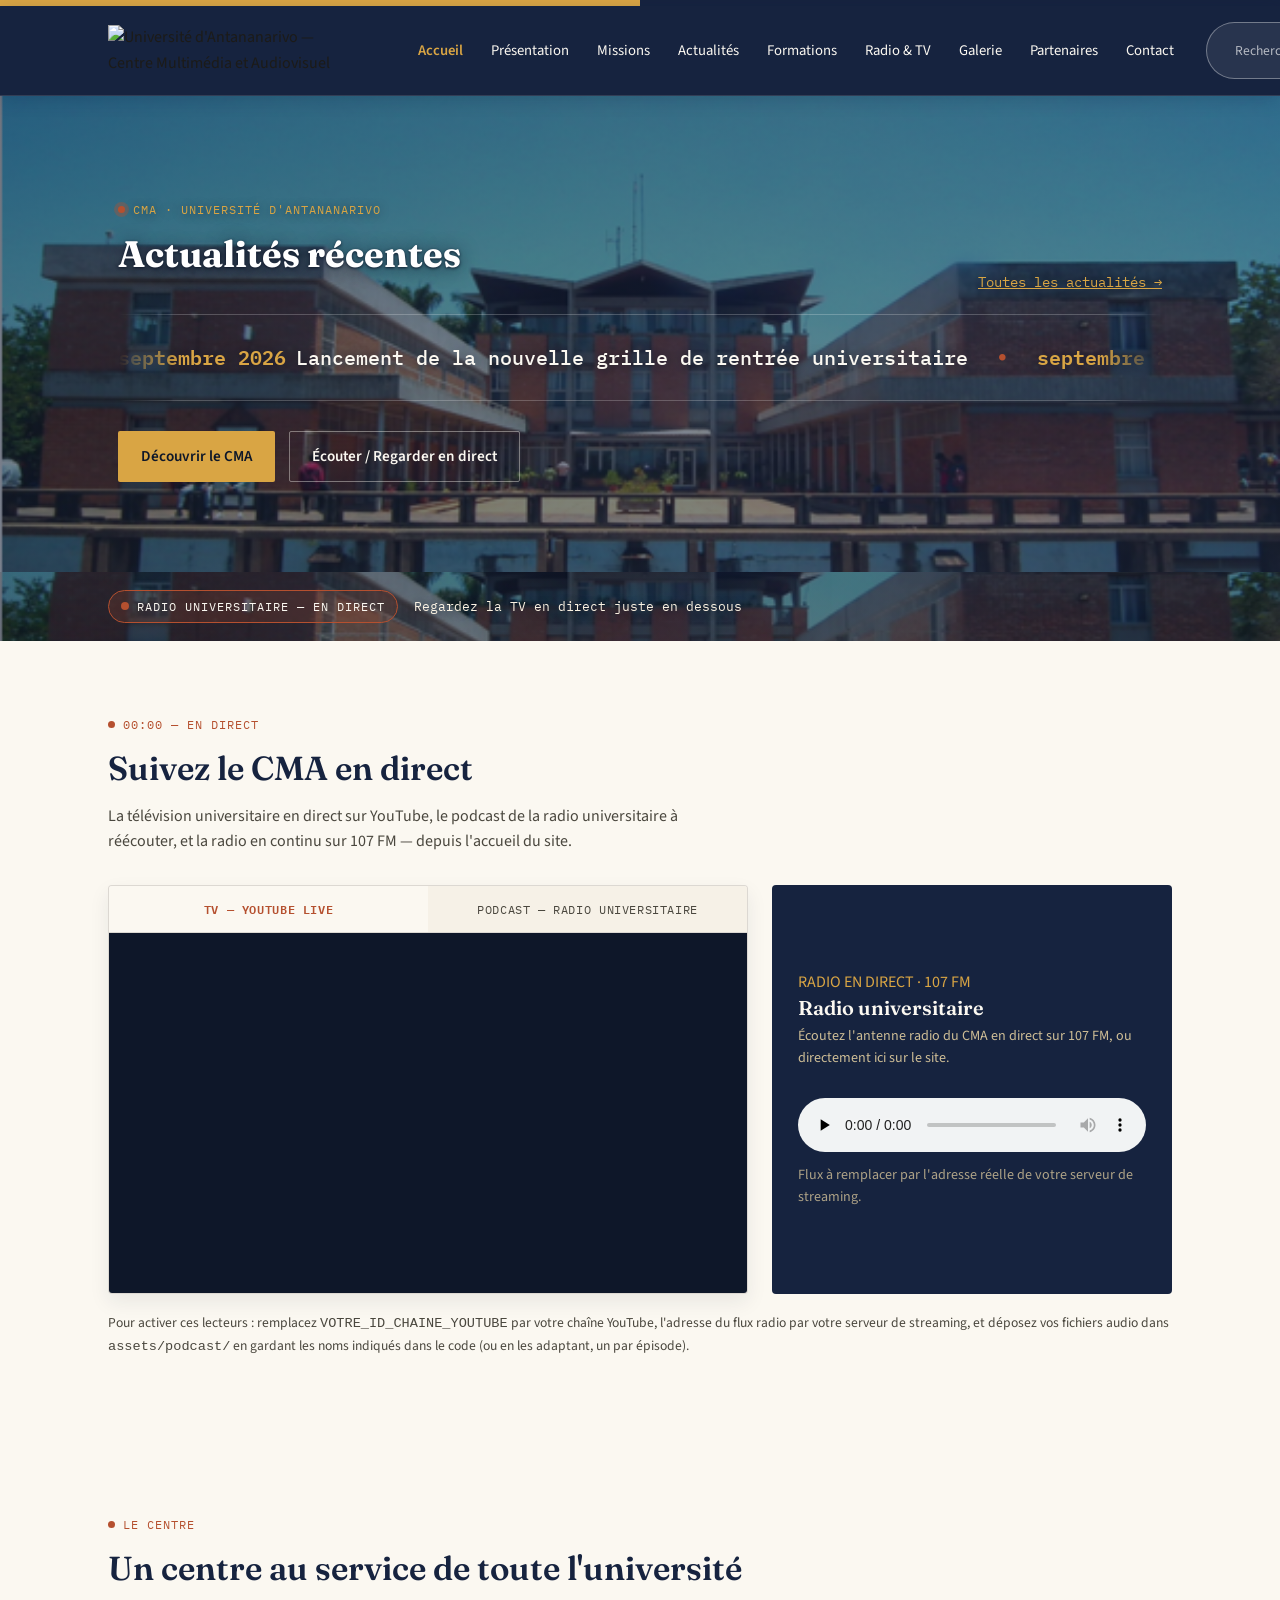
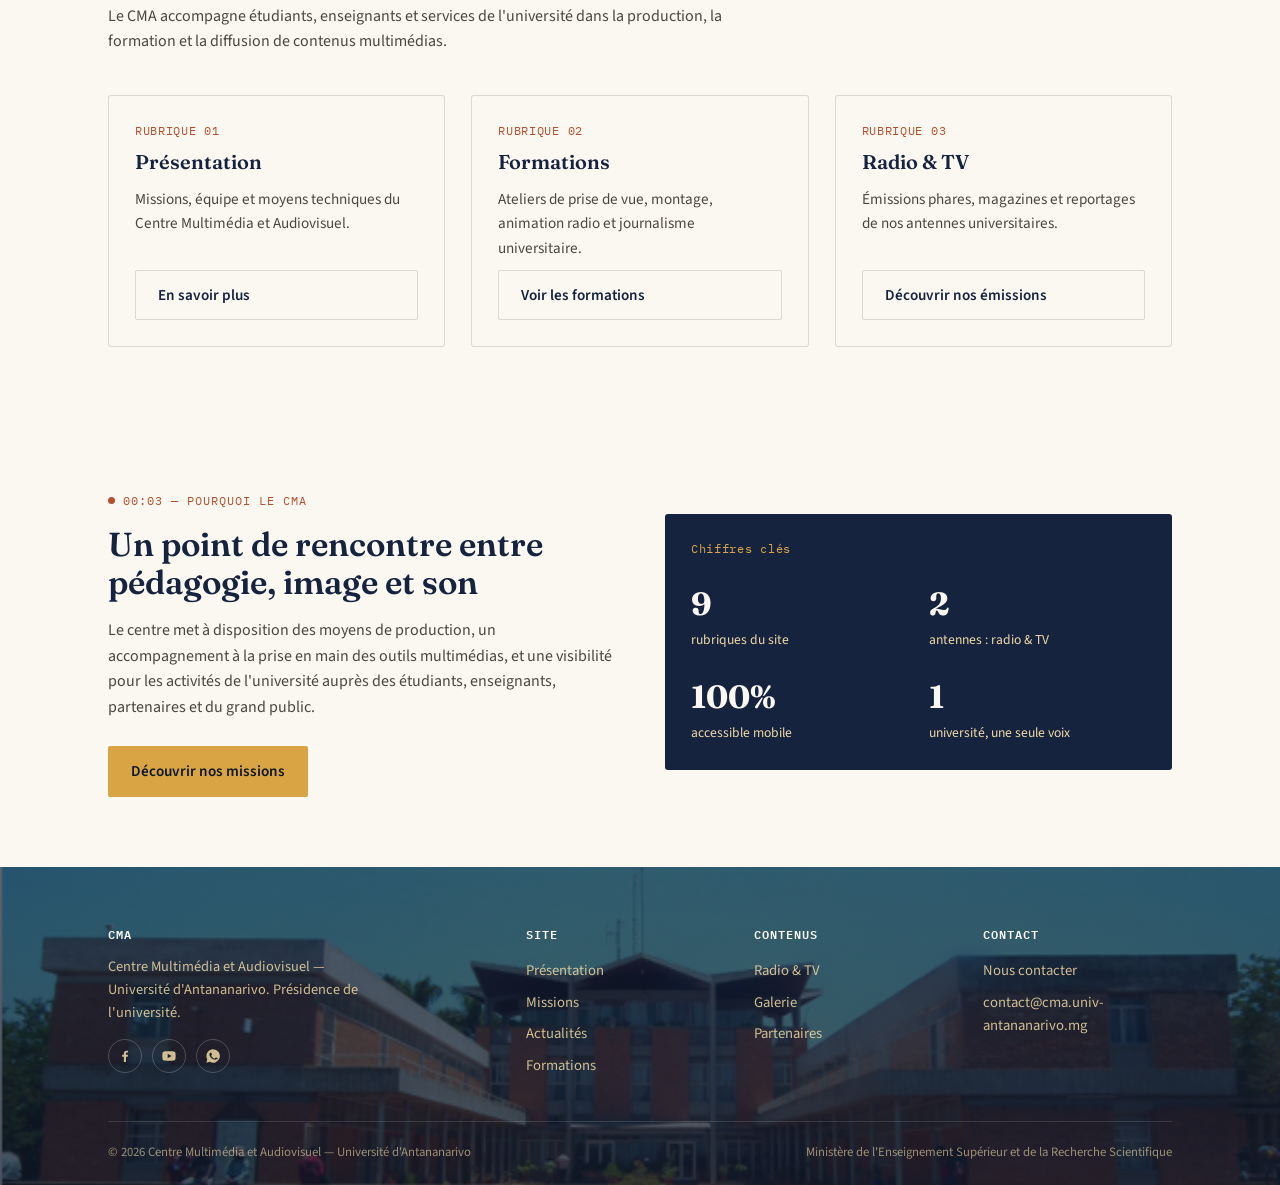
==== index.html @ 6f78a0c6 "Add files via upload" ====
<!DOCTYPE html>
<html lang="fr">
<head>
<meta charset="UTF-8">
<meta name="viewport" content="width=device-width, initial-scale=1.0">
<title>CMA — Centre Multimédia et Audiovisuel | Université d'Antananarivo</title>
<meta name="description" content="Le Centre Multimédia et Audiovisuel (CMA) de l'Université d'Antananarivo : radio et TV universitaires, formations, actualités et productions.">
<link rel="icon" href="assets/logo-cma.png" type="image/png">
<link rel="stylesheet" href="styles.css">
</head>
<body>
<a href="#main" class="skip-link">Aller au contenu principal</a>
<div class="top-strip"></div>

<header class="site-header">
  <div class="header-inner">
    <div class="brand-group">
      <a href="index.html" class="brand">
        <img src="assets/logo-cma-header.png" alt="Université d'Antananarivo — Centre Multimédia et Audiovisuel" class="brand-logo">
      </a>
    </div>
    <button class="nav-toggle" aria-label="Ouvrir le menu" aria-expanded="false"><span></span></button>
    <nav class="main-nav" aria-label="Navigation principale">
      <a href="index.html" class="current">Accueil</a>
      <a href="presentation.html">Présentation</a>
      <a href="missions.html">Missions</a>
      <a href="actualites.html">Actualités</a>
      <a href="formations.html">Formations</a>
      <a href="radio-tv.html">Radio &amp; TV</a>
      <a href="galerie.html">Galerie</a>
      <a href="partenaires.html">Partenaires</a>
      <a href="contact.html">Contact</a>
    </nav>
    <div class="header-actions">
      <form class="search-box" id="site-search-form" role="search">
        <label for="site-search" class="visually-hidden" style="position:absolute;left:-9999px;">Rechercher sur le site</label>
        <input type="text" id="site-search" placeholder="Rechercher…" autocomplete="off">
        <button type="submit" aria-label="Lancer la recherche"><svg viewBox="0 0 24 24" fill="none" width="14" height="14"><circle cx="10.5" cy="10.5" r="6.5" stroke="white" stroke-width="2"/><line x1="15.3" y1="15.3" x2="20" y2="20" stroke="white" stroke-width="2" stroke-linecap="round"/></svg></button>
      </form>
    </div>
    <div id="search-results"></div>
  </div>
</header>

<main id="main">

  <section class="hero">
    <div class="hero-bars" aria-hidden="true">
      <span style="animation-delay:0s"></span><span style="animation-delay:0.2s"></span><span style="animation-delay:0.4s"></span>
      <span style="animation-delay:0.1s"></span><span style="animation-delay:0.3s"></span><span style="animation-delay:0.5s"></span>
      <span style="animation-delay:0.15s"></span><span style="animation-delay:0.35s"></span><span style="animation-delay:0.05s"></span>
      <span style="animation-delay:0.25s"></span><span style="animation-delay:0.45s"></span><span style="animation-delay:0.1s"></span>
    </div>
    <div class="container hero-content wide">
      <div style="display:flex; align-items:flex-end; justify-content:space-between; gap:20px; flex-wrap:wrap; margin-bottom: 20px;">
        <div>
          <span class="eyebrow">CMA · Université d'Antananarivo</span>
          <h1 style="font-size: clamp(1.7rem, 3vw, 2.3rem);">Actualités récentes</h1>
        </div>
        <a href="actualites.html" style="font-family: var(--font-mono); font-size:0.85rem; color: var(--gold); text-decoration:underline; white-space:nowrap;">Toutes les actualités →</a>
      </div>

      <div class="news-ticker">
        <div class="news-ticker-track">
          <span class="news-ticker-item"><span class="ti-date">septembre 2026</span>Lancement de la nouvelle grille de rentrée universitaire</span>
          <span class="ticker-sep">●</span>
          <span class="news-ticker-item"><span class="ti-date">septembre 2026</span>Atelier montage vidéo : session ouverte aux étudiants</span>
          <span class="ticker-sep">●</span>
          <span class="news-ticker-item"><span class="ti-date">septembre 2026</span>Reportage : les laboratoires de recherche filmés par le CMA</span>
          <span class="ticker-sep">●</span>
          <span class="news-ticker-item"><span class="ti-date">septembre 2026</span>Captation de la cérémonie de remise des diplômes</span>
          <span class="ticker-sep">●</span>
          <span class="news-ticker-item"><span class="ti-date">septembre 2026</span>Nouvelle émission étudiante sur les ondes du CMA</span>
          <span class="ticker-sep">●</span>
          <span class="news-ticker-item"><span class="ti-date">septembre 2026</span>Le CMA renforce sa collaboration avec les médias régionaux</span>
          <span class="ticker-sep">●</span>
          <!-- Répétition pour un défilement continu sans coupure -->
          <span class="news-ticker-item"><span class="ti-date">septembre 2026</span>Lancement de la nouvelle grille de rentrée universitaire</span>
          <span class="ticker-sep">●</span>
          <span class="news-ticker-item"><span class="ti-date">septembre 2026</span>Atelier montage vidéo : session ouverte aux étudiants</span>
          <span class="ticker-sep">●</span>
          <span class="news-ticker-item"><span class="ti-date">septembre 2026</span>Reportage : les laboratoires de recherche filmés par le CMA</span>
          <span class="ticker-sep">●</span>
          <span class="news-ticker-item"><span class="ti-date">septembre 2026</span>Captation de la cérémonie de remise des diplômes</span>
          <span class="ticker-sep">●</span>
          <span class="news-ticker-item"><span class="ti-date">septembre 2026</span>Nouvelle émission étudiante sur les ondes du CMA</span>
          <span class="ticker-sep">●</span>
          <span class="news-ticker-item"><span class="ti-date">septembre 2026</span>Le CMA renforce sa collaboration avec les médias régionaux</span>
          <span class="ticker-sep">●</span>
        </div>
      </div>

      <div class="btn-row">
        <a href="presentation.html" class="btn btn-primary">Découvrir le CMA</a>
        <a href="radio-tv.html" class="btn btn-outline">Écouter / Regarder en direct</a>
      </div>
    </div>
  </section>

  <div class="onair-strip" id="en-direct">
    <div class="container onair-inner">
      <span class="tally"><span class="dot"></span> Radio universitaire — en direct</span>
      <span style="font-family: var(--font-mono); font-size: 0.82rem; color: #FBF3E3; text-shadow: 0 1px 8px rgba(14,23,41,0.6);">Regardez la TV en direct juste en dessous</span>
    </div>
  </div>

  <section>
    <div class="container">
      <span class="eyebrow">00:00 — En direct</span>
      <h2>Suivez le CMA en direct</h2>
      <p style="max-width:600px;">La télévision universitaire en direct sur YouTube, le podcast de la radio universitaire à réécouter, et la radio en continu sur 107 FM — depuis l'accueil du site.</p>

      <div class="live-grid">
        <div class="live-panel">
          <div class="live-tabs">
            <button class="live-tab active" data-source="youtube" type="button">TV — YouTube Live</button>
            <button class="live-tab" data-source="podcast" type="button">Podcast — Radio Universitaire</button>
          </div>
          <div class="live-video-wrap">
            <div id="live-youtube" class="live-frame active">
              <iframe
                data-src="https://www.youtube.com/embed/live_stream?channel=VOTRE_ID_CHAINE_YOUTUBE"
                title="CMA — TV en direct sur YouTube"
                allow="accelerometer; autoplay; encrypted-media; gyroscope; picture-in-picture"
                allowfullscreen></iframe> 
            </div>
            <div id="live-podcast" class="live-frame">
              <div class="podcast-list">
                <div class="podcast-episode">
                  <div class="podcast-ep-info">
                    <span class="podcast-ep-date">septembre        2026</span>
                    <div class="podcast-ep-title">Journal du campus — Édition de rentrée</div>
                  </div>
                  <audio controls preload="none">
                    <source src="assets/podcast/journal-du-campus-20-07-2026.mp3" type="audio/mpeg">
                  </audio>
                </div>
                <div class="podcast-episode">
                  <div class="podcast-ep-info">
                    <span class="podcast-ep-date">13 juillet 2026</span>
                    <div class="podcast-ep-title">Voix étudiantes — Spécial associations</div>
                  </div>
                  <audio controls preload="none">
                    <source src="assets/podcast/voix-etudiantes-13-07-2026.mp3" type="audio/mpeg">
                  </audio>
                </div>
                <div class="podcast-episode">
                  <div class="podcast-ep-info">
                    <span class="podcast-ep-date">sept 2026</span>
                    <div class="podcast-ep-title">Interview : la recherche à l'université</div>
                  </div>
                  <audio controls preload="none">
                    <source src="assets/podcast/interview-recherche-06-07-2026.mp3" type="audio/mpeg">
                  </audio>
                </div>
                <div class="podcast-episode">
                  <div class="podcast-ep-info">
                    <span class="podcast-ep-date">sept 2026</span>
                    <div class="podcast-ep-title">Sessions étudiantes — Musique live</div>
                  </div>
                  <audio controls preload="none">
                    <source src="assets/podcast/sessions-etudiantes-29-06-2026.mp3" type="audio/mpeg">
                  </audio>
                </div>
              </div>
            </div>
          </div>
        </div>

        <div class="live-audio-card">
          <span class="tc">RADIO EN DIRECT · 107 FM</span>
          <h3>Radio universitaire</h3>
          <p>Écoutez l'antenne radio du CMA en direct sur 107 FM, ou directement ici sur le site.</p>
          <audio controls preload="none">
            <source src="https://stream.cma-univ-antananarivo.mg/radio.mp3" type="audio/mpeg">
            Votre navigateur ne prend pas en charge la lecture audio.
          </audio>
          <p class="form-note">Flux à remplacer par l'adresse réelle de votre serveur de streaming.</p>
        </div>
      </div>

      <p class="form-note" style="margin-top:18px;">Pour activer ces lecteurs : remplacez <code>VOTRE_ID_CHAINE_YOUTUBE</code> par votre chaîne YouTube, l'adresse du flux radio par votre serveur de streaming, et déposez vos fichiers audio dans <code>assets/podcast/</code> en gardant les noms indiqués dans le code (ou en les adaptant, un par épisode).</p>
    </div>
  </section>

  <section>
    <div class="container">
      <div class="section-head">
        <span class="eyebrow">Le centre</span>
        <h2>Un centre au service de toute l'université</h2>
        <p>Le CMA accompagne étudiants, enseignants et services de l'université dans la production, la formation et la diffusion de contenus multimédias.</p>
      </div>
      <div class="grid grid-3">
        <div class="card">
          <span class="tc">RUBRIQUE 01</span>
          <h3>Présentation</h3>
          <p>Missions, équipe et moyens techniques du Centre Multimédia et Audiovisuel.</p>
          <a href="presentation.html" class="btn btn-outline" style="color:var(--navy); border-color:var(--line); margin-top:auto;">En savoir plus</a>
        </div>
        <div class="card">
          <span class="tc">RUBRIQUE 02</span>
          <h3>Formations</h3>
          <p>Ateliers de prise de vue, montage, animation radio et journalisme universitaire.</p>
          <a href="formations.html" class="btn btn-outline" style="color:var(--navy); border-color:var(--line); margin-top:auto;">Voir les formations</a>
        </div>
        <div class="card">
          <span class="tc">RUBRIQUE 03</span>
          <h3>Radio &amp; TV</h3>
          <p>Émissions phares, magazines et reportages de nos antennes universitaires.</p>
          <a href="radio-tv.html" class="btn btn-outline" style="color:var(--navy); border-color:var(--line); margin-top:auto;">Découvrir nos émissions</a>
        </div>
      </div>
    </div>
  </section>

  <section>
    <div class="container">
      <div class="grid grid-2" style="align-items:center; gap:50px;">
        <div>
          <span class="eyebrow">00:03 — Pourquoi le CMA</span>
          <h2>Un point de rencontre entre pédagogie, image et son</h2>
          <p>Le centre met à disposition des moyens de production, un accompagnement à la prise en main des outils multimédias, et une visibilité pour les activités de l'université auprès des étudiants, enseignants, partenaires et du grand public.</p>
          <a href="missions.html" class="btn btn-primary" style="margin-top:10px;">Découvrir nos missions</a>
        </div>
        <div class="card" style="background: var(--navy); border:none;">
          <span class="tc" style="color: var(--gold);">Chiffres clés</span>
          <div style="display:grid; grid-template-columns:1fr 1fr; gap:20px; margin-top:10px;">
            <div>
              <div style="font-family: var(--font-display); font-size:2rem; color:var(--paper); font-weight:700;">9</div>
              <div style="color: var(--gold-soft); font-size:0.85rem;">rubriques du site</div>
            </div>
            <div>
              <div style="font-family: var(--font-display); font-size:2rem; color:var(--paper); font-weight:700;">2</div>
              <div style="color: var(--gold-soft); font-size:0.85rem;">antennes : radio &amp; TV</div>
            </div>
            <div>
              <div style="font-family: var(--font-display); font-size:2rem; color:var(--paper); font-weight:700;">100%</div>
              <div style="color: var(--gold-soft); font-size:0.85rem;">accessible mobile</div>
            </div>
            <div>
              <div style="font-family: var(--font-display); font-size:2rem; color:var(--paper); font-weight:700;">1</div>
              <div style="color: var(--gold-soft); font-size:0.85rem;">université, une seule voix</div>
            </div>
          </div>
        </div>
      </div>
    </div>
  </section>
 
</main>

<footer class="site-footer">
  <div class="container">
    <div class="footer-grid">
      <div>
        <h4>CMA</h4>
        <p style="color: var(--gold-soft); opacity:0.85; font-size:0.9rem; max-width:280px;">Centre Multimédia et Audiovisuel — Université d'Antananarivo. Présidence de l'université.</p>
        <div class="social-row" style="margin-top:14px;">
          <a href="https://www.facebook.com/profile.php?id=61587977565818" target="_blank" rel="noopener" aria-label="Facebook" title="Facebook"><svg viewBox="0 0 24 24" width="16" height="16" fill="currentColor"><path d="M13.5 21v-7.8h2.6l.4-3h-3v-1.9c0-.9.3-1.5 1.5-1.5h1.6V4.1C15.9 4 15 4 14 4c-2.2 0-3.7 1.3-3.7 3.8v2.4H7.7v3h2.6V21h3.2z"/></svg></a>
          <a href="https://www.youtube.com/@CMAUnivAntananarivo" target="_blank" rel="noopener" aria-label="YouTube" title="YouTube"><svg viewBox="0 0 24 24" width="16" height="16" fill="currentColor"><path d="M21.6 7.2c-.2-1-1-1.7-2-1.9C17.9 5 12 5 12 5s-5.9 0-7.6.3c-1 .2-1.8.9-2 1.9C2 9 2 12 2 12s0 3 .4 4.8c.2 1 1 1.7 2 1.9C6.1 19 12 19 12 19s5.9 0 7.6-.3c1-.2 1.8-.9 2-1.9.4-1.8.4-4.8.4-4.8s0-3-.4-4.8zM10 15.5v-7l6 3.5-6 3.5z"/></svg></a>
          <a href="https://wa.me/261342315042" target="_blank" rel="noopener" aria-label="WhatsApp" title="WhatsApp"><svg viewBox="0 0 24 24" width="16" height="16" fill="currentColor"><path d="M12 2a10 10 0 0 0-8.6 15L2 22l5.2-1.4A10 10 0 1 0 12 2zm5.8 14.2c-.2.6-1.4 1.2-2 1.3-.5.1-1.1.1-1.8-.1-.4-.1-.9-.3-1.6-.6-2.8-1.2-4.6-4-4.7-4.2-.1-.2-1.1-1.5-1.1-2.9s.7-2 1-2.3c.3-.3.6-.4.8-.4h.6c.2 0 .4 0 .6.5.2.6.7 1.9.8 2 .1.2.1.3 0 .5-.1.2-.2.3-.4.5-.2.2-.4.4-.5.6-.2.2-.4.4-.2.7.2.3.9 1.5 2 2.4 1.3 1.1 2.4 1.5 2.8 1.6.3.1.5.1.7-.1.2-.2.8-.9 1-1.2.2-.3.4-.3.7-.2.3.1 1.7.8 2 1 .3.1.5.2.6.3.1.2.1.9-.1 1.5z"/></svg></a>
        </div>
      </div>
      <div>
        <h4>Site</h4>
        <a href="presentation.html">Présentation</a>
        <a href="missions.html">Missions</a>
        <a href="actualites.html">Actualités</a>
        <a href="formations.html">Formations</a>
      </div>
      <div>
        <h4>Contenus</h4>
        <a href="radio-tv.html">Radio &amp; TV</a>
        <a href="galerie.html">Galerie</a>
        <a href="partenaires.html">Partenaires</a>
      </div>
      <div>
        <h4>Contact</h4>
        <a href="contact.html">Nous contacter</a>
        <a href="mailto:contact@cma.univ-antananarivo.mg">contact@cma.univ-antananarivo.mg</a>
      </div>
    </div>
    <div class="footer-bottom">
      <span>© 2026 Centre Multimédia et Audiovisuel — Université d'Antananarivo</span>
      <span>Ministère de l'Enseignement Supérieur et de la Recherche Scientifique</span>
    </div>
  </div>
</footer>

<div class="lightbox" id="lightbox">
  <button class="lightbox-close" aria-label="Fermer">×</button>
  <div class="lightbox-box">
    <h3 id="lightbox-title"></h3>
    <p id="lightbox-caption" style="color: var(--gold-soft);"></p>
  </div>
</div>

<script src="script.js"></script>
</body>
</html>
---- styles.css ----
@import url('https://fonts.googleapis.com/css2?family=Fraunces:opsz,wght@9..144,400;9..144,500;9..144,600;9..144,700&family=Source+Sans+3:wght@400;500;600;700&family=IBM+Plex+Mono:wght@400;500&display=swap');

:root {
  /* Color */
  --navy: #16233F;
  --navy-deep: #0E1729;
  --logo-blue: #004FA4;
  --gold: #D9A544;
  --gold-soft: #EFD9A6;
  --terracotta: #B5502F;
  --green: #2F5233;
  --cream: #F6F1E7;
  --paper: #FBF8F1;
  --ink: #1C1B18;
  --ink-soft: #4A473E;
  --line: rgba(28,27,24,0.14);

  /* Organigramme — accents de service (dérivés de la palette du site) */
  --org-tv: #1B4B7A;
  --org-radio: #2F5233;
  --org-multimedia: #B5502F;
  --org-formation: #A97C1F;
  --org-incubator: #7A2E2E;
  --org-admin: #16233F;

  /* Type */
  --font-display: "Fraunces", serif;
  --font-body: "Source Sans 3", sans-serif;
  --font-mono: "IBM Plex Mono", monospace;

  --radius: 3px;
}

* { box-sizing: border-box; }
html { scroll-behavior: smooth; }

body {
  margin: 0;
  background: var(--paper);
  color: var(--ink);
  font-family: var(--font-body);
  font-size: 16px;
  line-height: 1.6;
  -webkit-font-smoothing: antialiased;
}

img { max-width: 100%; display: block; }
a { color: inherit; }

h1, h2, h3, h4 {
  font-family: var(--font-display);
  font-weight: 600;
  color: var(--navy);
  margin: 0 0 0.5em;
  line-height: 1.15;
}

h1 { font-size: clamp(2.2rem, 4vw, 3.4rem); font-weight: 700; }
h2 { font-size: clamp(1.6rem, 2.6vw, 2.2rem); }
h3 { font-size: 1.25rem; }

p { margin: 0 0 1em; color: var(--ink-soft); }

.container {
  max-width: 1120px;
  margin: 0 auto;
  padding: 0 28px;
}

/* ---------- Utility: timecode eyebrow ---------- */
.eyebrow {
  display: inline-flex;
  align-items: center;
  gap: 8px;
  font-family: var(--font-mono);
  font-size: 0.78rem;
  letter-spacing: 0.08em;
  color: var(--terracotta);
  text-transform: uppercase;
  margin-bottom: 14px;
}
.eyebrow::before {
  content: "";
  width: 7px; height: 7px;
  border-radius: 50%;
  background: var(--terracotta);
  display: inline-block;
}

/* ---------- Skip link / focus ---------- */
.skip-link {
  position: absolute; left: -999px; top: 0;
  background: var(--navy); color: var(--paper);
  padding: 10px 16px; z-index: 200;
}
.skip-link:focus { left: 12px; top: 12px; }
a:focus-visible, button:focus-visible, input:focus-visible, textarea:focus-visible {
  outline: 3px solid var(--gold);
  outline-offset: 2px;
}

/* ---------- Gold band top strip (letterhead echo) ---------- */
.top-strip {
  height: 6px;
  background: linear-gradient(90deg, var(--gold) 0 50%, var(--navy) 50% 100%);
}

/* ---------- Header ---------- */
header.site-header {
  background: var(--navy);
  border-bottom: 1px solid rgba(255,255,255,0.12);
  position: sticky;
  top: 0;
  z-index: 100;
  box-shadow: 0 4px 16px rgba(0,30,70,0.18);
}
.header-inner {
  display: flex;
  align-items: center;
  justify-content: space-between;
  padding: 16px 28px;
  max-width: 1120px;
  margin: 0 auto;
  gap: 20px;
}
.brand-group {
  display: flex;
  align-items: center;
  gap: 14px;
}
.brand-badge { display: flex; align-items: center; flex-shrink: 0; }
.brand-badge-img {
  width: 62px; height: 62px; border-radius: 50%;
  object-fit: cover; object-position: center;
  border: 2px solid var(--gold);
  box-shadow: 0 6px 14px rgba(0,20,50,0.3);
}
.brand {
  display: flex;
  align-items: center;
  gap: 12px;
  text-decoration: none;
}
.brand-logo {
  height: auto;
  width: 230px;
  max-width: 34vw;
  flex-shrink: 0;
}
.brand-text { line-height: 1.2; }
.brand-text .name { font-family: var(--font-display); font-weight: 700; font-size: 1.05rem; color: var(--paper); display:block; }
.brand-text .sub { font-family: var(--font-mono); font-size: 0.68rem; letter-spacing: 0.06em; color: rgba(255,255,255,0.75); text-transform: uppercase; }

nav.main-nav {
  display: flex;
  align-items: center;
  gap: 4px;
  margin-left: 48px;
}
nav.main-nav a {
  font-size: 0.92rem;
  text-decoration: none;
  color: var(--paper);
  padding: 8px 12px;
  border-radius: var(--radius);
  white-space: nowrap;
}
nav.main-nav a:hover { background: rgba(255,255,255,0.12); color: var(--paper); }
nav.main-nav a.current { color: var(--gold); font-weight: 600; }

.header-actions { display: flex; align-items: center; gap: 10px; }

.search-box {
  display: flex; align-items: center;
  border: 1px solid rgba(255,255,255,0.35);
  border-radius: 999px;
  padding: 6px 6px 6px 14px;
  background: rgba(255,255,255,0.08);
}
.search-box input {
  border: none; outline: none; background: transparent;
  font-family: var(--font-body); font-size: 0.85rem;
  width: 130px; color: var(--paper);
}
.search-box input::placeholder { color: rgba(255,255,255,0.65); }
.search-box button {
  border: none; background: var(--gold); color: var(--navy-deep);
  width: 26px; height: 26px; border-radius: 50%;
  display: flex; align-items: center; justify-content: center;
  cursor: pointer;
}
.search-box button svg circle, .search-box button svg line { stroke: var(--navy-deep); }

.nav-toggle {
  display: none;
  background: none; border: 1px solid rgba(255,255,255,0.4); border-radius: var(--radius);
  padding: 8px 10px; cursor: pointer;
}
.nav-toggle span, .nav-toggle span::before, .nav-toggle span::after {
  content: ""; display: block; width: 20px; height: 2px; background: var(--paper);
  position: relative; transition: 0.2s;
}
.nav-toggle span::before { position: absolute; top: -6px; }
.nav-toggle span::after { position: absolute; top: 6px; }

#search-results {
  display: none;
  position: absolute; right: 28px; top: 64px;
  background: var(--paper); border: 1px solid var(--line);
  border-radius: var(--radius); box-shadow: 0 12px 28px rgba(14,23,41,0.15);
  width: 320px; max-height: 360px; overflow-y: auto; z-index: 150;
}
#search-results.open { display: block; }
#search-results a { display: block; padding: 12px 16px; text-decoration: none; border-bottom: 1px solid var(--line); }
#search-results a:last-child { border-bottom: none; }
#search-results a:hover { background: var(--cream); }
#search-results .r-eyebrow { font-family: var(--font-mono); font-size: 0.68rem; color: var(--terracotta); text-transform: uppercase; }
#search-results .r-title { color: var(--navy); font-weight: 600; margin-top: 2px; }
#search-results .empty { padding: 16px; color: var(--ink-soft); font-size: 0.88rem; }

/* ---------- Hero ---------- */
.hero {
  position: relative;
  background:
    linear-gradient(160deg, rgba(14,23,41,0.6), rgba(22,35,63,0.52)),
    url('assets/campus-bg.png') center/cover no-repeat;
  color: var(--paper);
  overflow: hidden;
  padding: 100px 0 90px;
}
.hero-bars {
  position: absolute; inset: 0;
  display: flex; align-items: flex-end; gap: 4px;
  opacity: 0.18; padding: 0 0;
}
.hero-bars span {
  flex: 1; background: var(--gold);
  animation: bar-pulse 2.6s ease-in-out infinite;
}
@keyframes bar-pulse {
  0%, 100% { transform: scaleY(0.3); }
  50% { transform: scaleY(1); }
}
@media (prefers-reduced-motion: reduce) {
  .hero-bars span { animation: none; transform: scaleY(0.6); }
}
.hero-content { position: relative; max-width: 680px; }
.hero-content.wide { max-width: 1100px; }
.hero .eyebrow { color: var(--gold); text-shadow: 0 1px 8px rgba(14,23,41,0.5); }
.hero .eyebrow::before { background: var(--terracotta); box-shadow: 0 0 0 4px rgba(181,80,47,0.35); }
.hero h1 { color: #FFFFFF; text-shadow: 0 2px 18px rgba(14,23,41,0.75), 0 1px 3px rgba(14,23,41,0.9); }
.hero p.lead { color: #FBF3E3; font-size: 1.15rem; max-width: 560px; text-shadow: 0 1px 14px rgba(14,23,41,0.7), 0 1px 2px rgba(14,23,41,0.85); }

.btn {
  display: inline-flex; align-items: center; gap: 8px;
  font-family: var(--font-body); font-weight: 600; font-size: 0.95rem;
  padding: 12px 22px; border-radius: 2px; text-decoration: none;
  cursor: pointer; border: 1px solid transparent;
}
.btn-primary { background: var(--gold); color: var(--navy-deep); }
.btn-primary:hover { background: #e6b862; }
.btn-outline { background: transparent; color: var(--paper); border-color: rgba(251,248,241,0.4); }
.btn-outline:hover { border-color: var(--paper); }
.btn-row { display: flex; gap: 14px; margin-top: 30px; flex-wrap: wrap; }

/* ---------- Sections ---------- */
section { padding: 70px 0; }
section.alt { background: var(--cream); }
.section-head { max-width: 640px; margin-bottom: 40px; }

.grid { display: grid; gap: 26px; }
.grid-3 { grid-template-columns: repeat(3, 1fr); }
.grid-2 { grid-template-columns: repeat(2, 1fr); }
.grid-4 { grid-template-columns: repeat(4, 1fr); }

.card {
  background: var(--paper);
  border: 1px solid var(--line);
  border-radius: var(--radius);
  padding: 26px;
  display: flex; flex-direction: column; gap: 10px;
}
.card .tc { font-family: var(--font-mono); font-size: 0.72rem; color: var(--terracotta); letter-spacing: 0.06em; }
.card h3 { margin-bottom: 4px; }
.card p { margin-bottom: 0; font-size: 0.95rem; }

/* News / actu card */
.news-card { border-left: 3px solid var(--gold); }
.news-card .date { font-family: var(--font-mono); font-size: 0.75rem; color: var(--ink-soft); }

/* On-air strip */
.onair-strip {
  background:
    linear-gradient(90deg, rgba(14,23,41,0.62), rgba(14,23,41,0.58)),
    url('assets/campus-bg.png') center/cover no-repeat;
  color: var(--paper);
  padding: 18px 0;
}
.onair-inner { display: flex; align-items: center; gap: 16px; flex-wrap: wrap; }
.tally {
  display: inline-flex; align-items: center; gap: 8px;
  font-family: var(--font-mono); font-size: 0.78rem; letter-spacing: 0.08em;
  background: rgba(181,80,47,0.18); border: 1px solid var(--terracotta);
  padding: 6px 12px; border-radius: 999px; text-transform: uppercase;
}
.tally .dot { width: 8px; height: 8px; border-radius: 50%; background: var(--terracotta); animation: blink 1.6s infinite; }
@keyframes blink { 0%,100%{opacity:1;} 50%{opacity:0.25;} }

/* Footer */
footer.site-footer {
  background:
    linear-gradient(180deg, rgba(14,23,41,0.68), rgba(14,23,41,0.75)),
    url('assets/campus-bg.png') center/cover no-repeat;
  color: var(--gold-soft);
  padding: 60px 0 24px;
}
.footer-grid { display: grid; grid-template-columns: 2fr 1fr 1fr 1fr; gap: 40px; margin-bottom: 40px; }
.footer-grid h4 { color: var(--paper); font-family: var(--font-mono); font-size: 0.78rem; letter-spacing: 0.08em; text-transform: uppercase; margin-bottom: 14px; }
.footer-grid a { display: block; text-decoration: none; color: var(--gold-soft); opacity: 0.85; padding: 4px 0; font-size: 0.92rem; }
.footer-grid a:hover { opacity: 1; text-decoration: underline; }
.footer-bottom { border-top: 1px solid rgba(251,248,241,0.12); padding-top: 20px; display: flex; justify-content: space-between; flex-wrap: wrap; gap: 10px; font-size: 0.8rem; color: rgba(239,217,166,0.6); }
.social-row { display: flex; gap: 10px; }
.social-row a { width: 34px; height: 34px; border: 1px solid rgba(251,248,241,0.25); border-radius: 50%; display: flex; align-items: center; justify-content: center; padding: 0; }
.social-row a:hover { border-color: var(--gold); background: rgba(217,165,68,0.1); }

/* ---------- Page hero (interior pages) ---------- */
.page-hero {
  background:
    linear-gradient(160deg, rgba(14,23,41,0.55), rgba(22,35,63,0.48)),
    url('assets/campus-bg.png') center/cover no-repeat;
  color: var(--paper);
  padding: 64px 0 54px;
  position: relative;
  overflow: hidden;
}
.page-hero .eyebrow { color: var(--gold); text-shadow: 0 1px 8px rgba(14,23,41,0.5); }
.page-hero .eyebrow::before { background: var(--terracotta); }
.page-hero h1 { color: #FFFFFF; margin-bottom: 8px; text-shadow: 0 2px 18px rgba(14,23,41,0.75), 0 1px 3px rgba(14,23,41,0.9); }
.page-hero p { color: #FBF3E3; max-width: 620px; margin-bottom: 0; text-shadow: 0 1px 14px rgba(14,23,41,0.7), 0 1px 2px rgba(14,23,41,0.85); }

/* Breadcrumb-like waveform divider */
.waveform-divider { display: flex; gap: 3px; align-items: flex-end; height: 20px; opacity: 0.5; margin-top: 24px; }
.waveform-divider span { width: 3px; background: var(--gold); }

/* ---------- Team / people ---------- */
.person {
  display: flex; gap: 16px; align-items: flex-start;
  padding: 18px 0; border-bottom: 1px solid var(--line);
}
.person:last-child { border-bottom: none; }
.avatar {
  width: 52px; height: 52px; border-radius: 50%;
  background: var(--cream); border: 1px solid var(--line);
  display: flex; align-items: center; justify-content: center;
  font-family: var(--font-display); font-weight: 600; color: var(--navy);
  flex-shrink: 0;
}
.person .role { font-family: var(--font-mono); font-size: 0.75rem; color: var(--terracotta); text-transform: uppercase; letter-spacing: 0.04em; }

/* ---------- Mission list ---------- */
.mission-item { display: flex; gap: 20px; padding: 26px 0; border-top: 1px solid var(--line); }
.mission-item:last-child { border-bottom: 1px solid var(--line); }
.mission-tc { font-family: var(--font-mono); color: var(--gold); background: var(--navy); padding: 6px 10px; height: fit-content; border-radius: 2px; font-size: 0.85rem; flex-shrink: 0; }

/* ---------- Gallery ---------- */
.gallery-grid { display: grid; grid-template-columns: repeat(3, 1fr); gap: 16px; }
.gallery-item {
  position: relative; aspect-ratio: 4/3; border-radius: var(--radius); overflow: hidden;
  cursor: pointer; border: 1px solid var(--line);
  display: flex; align-items: flex-end; justify-content: flex-start;
  color: var(--paper); padding: 14px; background: var(--cream);
}
.gallery-thumb { position: absolute; inset: 0; width: 100%; height: 100%; object-fit: cover; z-index: 0; }
.gallery-item::before {
  content: ""; position: absolute; inset: 0; z-index: 1;
  background: linear-gradient(180deg, rgba(14,23,41,0.05) 40%, rgba(14,23,41,0.75) 100%);
}
.gallery-item .tag { position: absolute; top: 10px; left: 10px; z-index: 2; font-family: var(--font-mono); font-size: 0.65rem; background: rgba(14,23,41,0.65); padding: 3px 8px; border-radius: 999px; text-transform: uppercase; }
.gallery-item .cap { position: relative; z-index: 2; font-family: var(--font-mono); font-size: 0.78rem; text-align: left; }
.gallery-item.video::after {
  content: "▶"; position: absolute; z-index: 2; font-size: 1.4rem; color: var(--paper);
  background: rgba(14,23,41,0.55); width: 44px; height: 44px; border-radius: 50%;
  display: flex; align-items: center; justify-content: center;
  top: 50%; left: 50%; transform: translate(-50%, -50%);
}

.filter-row { display: flex; gap: 10px; margin-bottom: 30px; flex-wrap: wrap; }
.filter-btn {
  font-family: var(--font-mono); font-size: 0.78rem; text-transform: uppercase; letter-spacing: 0.05em;
  border: 1px solid var(--line); background: var(--paper); padding: 8px 16px; border-radius: 999px; cursor: pointer;
}
.filter-btn.active, .filter-btn:hover { border-color: var(--terracotta); color: var(--terracotta); }

/* Lightbox */
.lightbox { position: fixed; inset: 0; background: rgba(14,23,41,0.92); display: none; align-items: center; justify-content: center; z-index: 300; padding: 40px; }
.lightbox.open { display: flex; }
.lightbox-box { background: var(--navy); color: var(--paper); max-width: 760px; width: 100%; border-radius: 4px; padding: 24px; text-align: center; max-height: 88vh; overflow-y: auto; }
.lightbox-close { position: absolute; top: 24px; right: 32px; background: none; border: none; color: var(--paper); font-size: 1.8rem; cursor: pointer; }
.lightbox-media { width: 100%; max-height: 60vh; object-fit: contain; border-radius: 3px; margin-bottom: 18px; background: var(--navy-deep); }

/* ---------- Forms ---------- */
.form-grid { display: grid; grid-template-columns: 1fr 1fr; gap: 18px; }
.field { display: flex; flex-direction: column; gap: 6px; margin-bottom: 18px; }
.field.full { grid-column: 1 / -1; }
label { font-family: var(--font-mono); font-size: 0.75rem; text-transform: uppercase; letter-spacing: 0.05em; color: var(--navy); }
input, textarea, select {
  font-family: var(--font-body); font-size: 0.95rem;
  padding: 12px 14px; border: 1px solid var(--line); border-radius: 2px;
  background: var(--paper); color: var(--ink);
}
textarea { resize: vertical; min-height: 120px; }
.form-note { font-size: 0.85rem; color: var(--ink-soft); margin-top: 6px; }
.form-status { font-family: var(--font-mono); font-size: 0.85rem; margin-top: 14px; display: none; padding: 12px 14px; border-radius: 2px; }
.form-status.ok { display: block; background: rgba(47,82,51,0.12); color: var(--green); border: 1px solid var(--green); }
.form-status.err { display: block; background: rgba(181,80,47,0.1); color: var(--terracotta); border: 1px solid var(--terracotta); }

.contact-info { display: flex; flex-direction: column; gap: 22px; }
.info-line { display: flex; gap: 14px; align-items: flex-start; }
.info-line .icon { width: 36px; height: 36px; background: var(--cream); border-radius: 50%; display: flex; align-items: center; justify-content: center; flex-shrink: 0; }

/* ---------- Partner logos ---------- */
.partner-tile {
  border: 1px dashed var(--line); border-radius: var(--radius);
  padding: 26px; text-align: center; font-family: var(--font-mono); font-size: 0.85rem;
  color: var(--ink-soft); display: flex; flex-direction: column; align-items: center; gap: 10px;
}
.partner-mark { width: 48px; height: 48px; border-radius: 50%; background: var(--navy); color: var(--gold); display: flex; align-items: center; justify-content: center; font-family: var(--font-display); font-weight: 700; }

/* ---------- Bandeau d'actualités défilant (ticker) ---------- */
.news-ticker {
  overflow: hidden;
  white-space: nowrap;
  border-top: 1px solid rgba(255,255,255,0.22);
  border-bottom: 1px solid rgba(255,255,255,0.22);
  padding: 26px 0;
  -webkit-mask-image: linear-gradient(90deg, transparent, #000 6%, #000 94%, transparent);
  mask-image: linear-gradient(90deg, transparent, #000 6%, #000 94%, transparent);
}
.news-ticker-track {
  display: inline-flex;
  align-items: center;
  gap: 30px;
  animation: news-ticker-scroll 40s linear infinite;
  will-change: transform;
}
.news-ticker:hover .news-ticker-track { animation-play-state: paused; }
.news-ticker-item {
  font-family: var(--font-mono); font-size: 1.25rem; font-weight: 500;
  color: var(--paper); text-shadow: 0 1px 12px rgba(14,23,41,0.7);
}
.news-ticker-item .ti-date { color: var(--gold); font-weight: 600; margin-right: 10px; }
.ticker-sep { color: var(--terracotta); font-size: 0.9rem; }

@keyframes news-ticker-scroll {
  from { transform: translateX(0); }
  to { transform: translateX(-50%); }
}
@media (prefers-reduced-motion: reduce) {
  .news-ticker-track { animation: none; }
  .news-ticker { overflow-x: auto; }
}
@media (max-width: 640px) {
  .news-ticker-item { font-size: 1rem; }
  .news-ticker { padding: 20px 0; }
}

.carousel { position: relative; margin-top: 10px; }
.carousel-track {
  display: flex; gap: 20px; overflow-x: auto; scroll-snap-type: x mandatory;
  scroll-behavior: smooth; padding: 4px 4px 10px; margin: 0 -4px;
  -webkit-overflow-scrolling: touch; scrollbar-width: none;
}
.carousel-track::-webkit-scrollbar { display: none; }
.carousel-slide {
  flex: 0 0 calc(33.333% - 14px); scroll-snap-align: start; min-width: 0;
}
.carousel-arrow {
  position: absolute; top: 40%; transform: translateY(-50%);
  background: var(--paper); border: 1px solid var(--line);
  width: 38px; height: 38px; border-radius: 50%; cursor: pointer;
  box-shadow: 0 8px 18px rgba(22,35,63,0.16);
  display: flex; align-items: center; justify-content: center;
  font-size: 1.2rem; color: var(--navy); z-index: 5;
}
.carousel-arrow:hover { border-color: var(--terracotta); color: var(--terracotta); }
.carousel-arrow.prev { left: -18px; }
.carousel-arrow.next { right: -18px; }
.carousel-dots { display: flex; justify-content: center; gap: 8px; margin-top: 20px; }
.carousel-dot {
  width: 8px; height: 8px; border-radius: 50%; background: var(--line);
  border: none; cursor: pointer; padding: 0; transition: 0.2s;
}
.carousel-dot.active { background: var(--terracotta); width: 22px; border-radius: 4px; }

.hero .carousel-dot { background: rgba(255,255,255,0.35); }
.hero .carousel-dot.active { background: var(--gold); }

@media (max-width: 980px) {
  .carousel-slide { flex-basis: calc(50% - 10px); }
}
@media (max-width: 620px) {
  .carousel-slide { flex-basis: 86%; }
  .carousel-arrow { display: none; }
}
/* ---------- Lecteur en direct (Radio + TV) ---------- */
.live-grid { display: grid; grid-template-columns: 1.6fr 1fr; gap: 24px; margin-top: 30px; align-items: stretch; }

.live-panel { background: var(--paper); border: 1px solid var(--line); border-radius: 4px; overflow: hidden; box-shadow: 0 8px 20px rgba(22,35,63,0.08); }
.live-tabs { display: flex; border-bottom: 1px solid var(--line); }
.live-tab {
  flex: 1; padding: 13px 10px; font-family: var(--font-mono); font-size: 0.76rem;
  text-transform: uppercase; letter-spacing: 0.05em; background: var(--cream);
  border: none; cursor: pointer; color: var(--ink-soft);
}
.live-tab.active { background: var(--paper); color: var(--terracotta); font-weight: 600; }

.live-video-wrap { position: relative; width: 100%; height: 360px; background: var(--navy-deep); }
.live-frame { position: absolute; inset: 0; width: 100%; height: 100%; display: none; overflow: hidden; }
.live-frame.active { display: block; }
.live-frame iframe { width: 100%; height: 100%; border: 0; display: block; }

.podcast-list { height: 100%; overflow-y: auto; background: var(--paper); padding: 8px 20px; }
.podcast-episode { padding: 14px 0; border-bottom: 1px dashed var(--line); }
.podcast-episode:last-child { border-bottom: none; }
.podcast-ep-date { font-family: var(--font-mono); font-size: 0.68rem; color: var(--terracotta); text-transform: uppercase; letter-spacing: 0.04em; }
.podcast-ep-title { font-family: var(--font-display); font-weight: 600; color: var(--navy); font-size: 0.92rem; margin-top: 3px; margin-bottom: 10px; line-height: 1.3; }
.podcast-episode audio { width: 100%; height: 32px; }

@media (max-width: 560px) {
  .live-video-wrap { height: 320px; }
}

.live-audio-card {
  background: var(--navy); color: var(--paper); border-radius: 4px;
  padding: 26px; display: flex; flex-direction: column; justify-content: center;
}
.live-audio-card .tc { color: var(--gold); }
.live-audio-card h3 { color: var(--paper); margin-bottom: 6px; }
.live-audio-card p { color: var(--gold-soft); opacity: 0.85; font-size: 0.88rem; }
.live-audio-card audio { width: 100%; margin-top: 14px; }
.live-audio-card .form-note { color: var(--gold-soft); opacity: 0.7; margin-top: 12px; margin-bottom: 0; }

@media (max-width: 860px) {
  .live-grid { grid-template-columns: 1fr; }
}
/* ---------- Organigramme complet (Président > Coordonnateur > Services) ---------- */
.org-chart-full { display: flex; flex-direction: column; align-items: center; margin-top: 30px; }

.org-exec-node {
  display: flex; align-items: center; gap: 18px;
  background: var(--navy); color: var(--paper);
  padding: 14px 40px 14px 14px; border-radius: 999px;
  font-family: var(--font-display); font-weight: 700; font-size: 1.15rem; text-align: left;
  box-shadow: 0 10px 24px rgba(22,35,63,0.16);
}
.org-exec-node.deep { background: var(--navy-deep); }
.org-exec-photo {
  width: 84px; height: 84px; border-radius: 50%; object-fit: cover;
  border: 3px solid var(--gold); flex-shrink: 0;
  box-shadow: 0 6px 14px rgba(0,0,0,0.25);
}

.org-arrow-down { position: relative; width: 2px; height: 30px; background: var(--line); }
.org-arrow-down::after {
  content: ""; position: absolute; bottom: -1px; left: 50%; transform: translateX(-50%);
  border-left: 6px solid transparent; border-right: 6px solid transparent; border-top: 8px solid var(--line);
}

.org-bracket {
  width: 100%; max-width: 960px; height: 2px; background: var(--line);
  margin-top: 30px;
}

.org-services-grid {
  display: grid;
  grid-template-columns: repeat(6, 1fr);
  gap: 30px 14px;
  width: 100%; max-width: 960px;
  margin-top: 34px;
}

.org-service-node { display: flex; flex-direction: column; align-items: center; text-align: center; }

.org-circle-ring {
  width: 122px; height: 122px; border-radius: 50%; overflow: hidden;
  border: 4px solid var(--paper);
  box-shadow: 0 0 0 3px var(--ring-color, var(--line)), 0 10px 22px rgba(22,35,63,0.16);
  flex-shrink: 0;
}
.org-circle-photo { width: 100%; height: 100%; object-fit: cover; display: block; }

.org-service-name {
  margin-top: 12px; font-family: var(--font-display); font-weight: 700;
  color: var(--navy); font-size: 0.82rem; line-height: 1.2;
}

.org-service-list {
  list-style: none; margin: 10px 0 0; padding: 0;
  width: 100%; max-width: 168px;
}
.org-service-list li {
  font-size: 0.76rem; color: var(--ink-soft);
  padding: 5px 0; border-bottom: 1px dashed var(--line);
}
.org-service-list li:last-child { border-bottom: none; }

.org-circle-ring.c-tv { --ring-color: var(--org-tv); }
.org-circle-ring.c-radio { --ring-color: var(--org-radio); }
.org-circle-ring.c-multimedia { --ring-color: var(--org-multimedia); }
.org-circle-ring.c-formation { --ring-color: var(--org-formation); }
.org-circle-ring.c-incubator { --ring-color: var(--org-incubator); }
.org-circle-ring.c-admin { --ring-color: var(--org-admin); }

@media (max-width: 980px) {
  .org-services-grid { grid-template-columns: repeat(3, 1fr); gap: 34px 20px; }
}
@media (max-width: 620px) {
  .org-services-grid { grid-template-columns: repeat(2, 1fr); gap: 30px 16px; }
  .org-circle-ring { width: 104px; height: 104px; }
}
@media (max-width: 480px) {
  .org-exec-node { gap: 12px; padding: 10px 24px 10px 10px; font-size: 0.95rem; }
  .org-exec-photo { width: 60px; height: 60px; }
}
@media (max-width: 400px) {
  .org-services-grid { grid-template-columns: 1fr; justify-items: center; }
}
/* ---------- Schedule table (Radio/TV) ---------- */
.schedule { width: 100%; border-collapse: collapse; margin-top: 10px; }
.schedule th, .schedule td { text-align: left; padding: 12px 14px; border-bottom: 1px solid var(--line); font-size: 0.92rem; }
.schedule th { font-family: var(--font-mono); font-size: 0.72rem; text-transform: uppercase; letter-spacing: 0.05em; color: var(--navy); }
.schedule td.time { font-family: var(--font-mono); color: var(--terracotta); white-space: nowrap; }

/* ---------- Catalogue de formations ---------- */
.format-common {
  background: var(--navy); color: var(--paper);
  border-radius: 4px; padding: 28px; margin-top: 26px;
  display: grid; grid-template-columns: repeat(5, 1fr); gap: 22px;
}
.format-common .fc-item .fc-label { font-family: var(--font-mono); font-size: 0.66rem; text-transform: uppercase; letter-spacing: 0.05em; color: var(--gold); margin-bottom: 6px; }
.format-common .fc-item .fc-value { font-size: 0.88rem; color: var(--paper); line-height: 1.35; }

.formation-domain { margin-top: 54px; }
.formation-domain:first-of-type { margin-top: 10px; }
.formation-domain-head {
  display: flex; align-items: center; gap: 14px; flex-wrap: wrap;
  background: var(--navy); color: var(--paper);
  padding: 14px 22px; border-radius: 4px; margin-bottom: 4px;
}
.formation-domain-head h2 { margin-bottom: 0; color: var(--paper); }
.formation-domain-count { font-family: var(--font-mono); font-size: 0.75rem; color: var(--gold); text-transform: uppercase; }

.course-list { display: flex; flex-direction: column; gap: 14px; margin-top: 22px; }
.course-item { border: 1px solid var(--line); border-radius: 4px; background: var(--paper); overflow: hidden; }
.course-summary {
  display: flex; align-items: center; gap: 14px; padding: 18px 20px;
  cursor: pointer; list-style: none;
}
.course-summary::-webkit-details-marker { display: none; }
.course-summary::marker { content: ""; }
.course-code {
  font-family: var(--font-mono); font-size: 0.68rem; background: var(--cream);
  border: 1px solid var(--line); padding: 4px 8px; border-radius: 3px; color: var(--navy);
  flex-shrink: 0; white-space: nowrap;
}
.course-summary h3 { margin: 0; flex: 1; font-size: 1rem; color: var(--navy); }
.course-duration { font-family: var(--font-mono); font-size: 0.7rem; color: var(--terracotta); text-transform: uppercase; flex-shrink: 0; white-space: nowrap; }
.course-chevron { flex-shrink: 0; color: var(--ink-soft); transition: transform 0.2s; }
.course-item[open] .course-chevron { transform: rotate(180deg); }

.course-body { padding: 0 20px 22px; border-top: 1px solid var(--line); padding-top: 18px; }
.course-objective { color: var(--ink-soft); font-size: 0.92rem; margin-bottom: 18px; }
.course-days { display: grid; grid-template-columns: repeat(3, 1fr); gap: 18px; }
.course-day h4 { font-family: var(--font-mono); font-size: 0.68rem; text-transform: uppercase; color: var(--navy); margin: 0 0 8px; letter-spacing: 0.04em; }
.course-day ul { margin: 0; padding-left: 18px; }
.course-day li { font-size: 0.8rem; color: var(--ink-soft); padding: 2px 0; }
.course-final { margin-top: 18px; padding: 12px 14px; background: var(--cream); border-left: 3px solid var(--gold); font-size: 0.85rem; color: var(--ink); }

@media (max-width: 900px) {
  .format-common { grid-template-columns: repeat(2, 1fr); }
}
@media (max-width: 700px) {
  .course-days { grid-template-columns: 1fr; }
  .course-summary { flex-wrap: wrap; }
}
@media (max-width: 480px) {
  .format-common { grid-template-columns: 1fr; }
}


/* ---------- Responsive ---------- */
@media (max-width: 920px) {
  nav.main-nav { display: none; }
  .search-box { display: none; }
  .nav-toggle { display: flex; }
  nav.main-nav.open {
    display: flex; flex-direction: column; position: absolute; top: 72px; left: 0; right: 0;
    background: var(--paper); border-bottom: 1px solid var(--line); padding: 10px 20px 20px;
    box-shadow: 0 12px 24px rgba(0,30,70,0.18);
  }
  nav.main-nav.open a { color: var(--ink); }
  nav.main-nav.open a:hover { background: var(--cream); color: var(--navy); }
  nav.main-nav.open a.current { color: var(--terracotta); }
  .grid-3, .grid-4, .grid-2 { grid-template-columns: 1fr; }
  .footer-grid { grid-template-columns: 1fr 1fr; }
  .form-grid { grid-template-columns: 1fr; }
  .gallery-grid { grid-template-columns: repeat(2, 1fr); }
  .formation-card { grid-template-columns: 1fr; }
}
@media (max-width: 560px) {
  .gallery-grid { grid-template-columns: 1fr; }
  .footer-grid { grid-template-columns: 1fr; }
  .hero { padding: 70px 0 60px; }
  .brand-logo { width: 150px; }
  .brand-badge-img { width: 46px; height: 46px; }
  .brand-group { gap: 8px; }
}
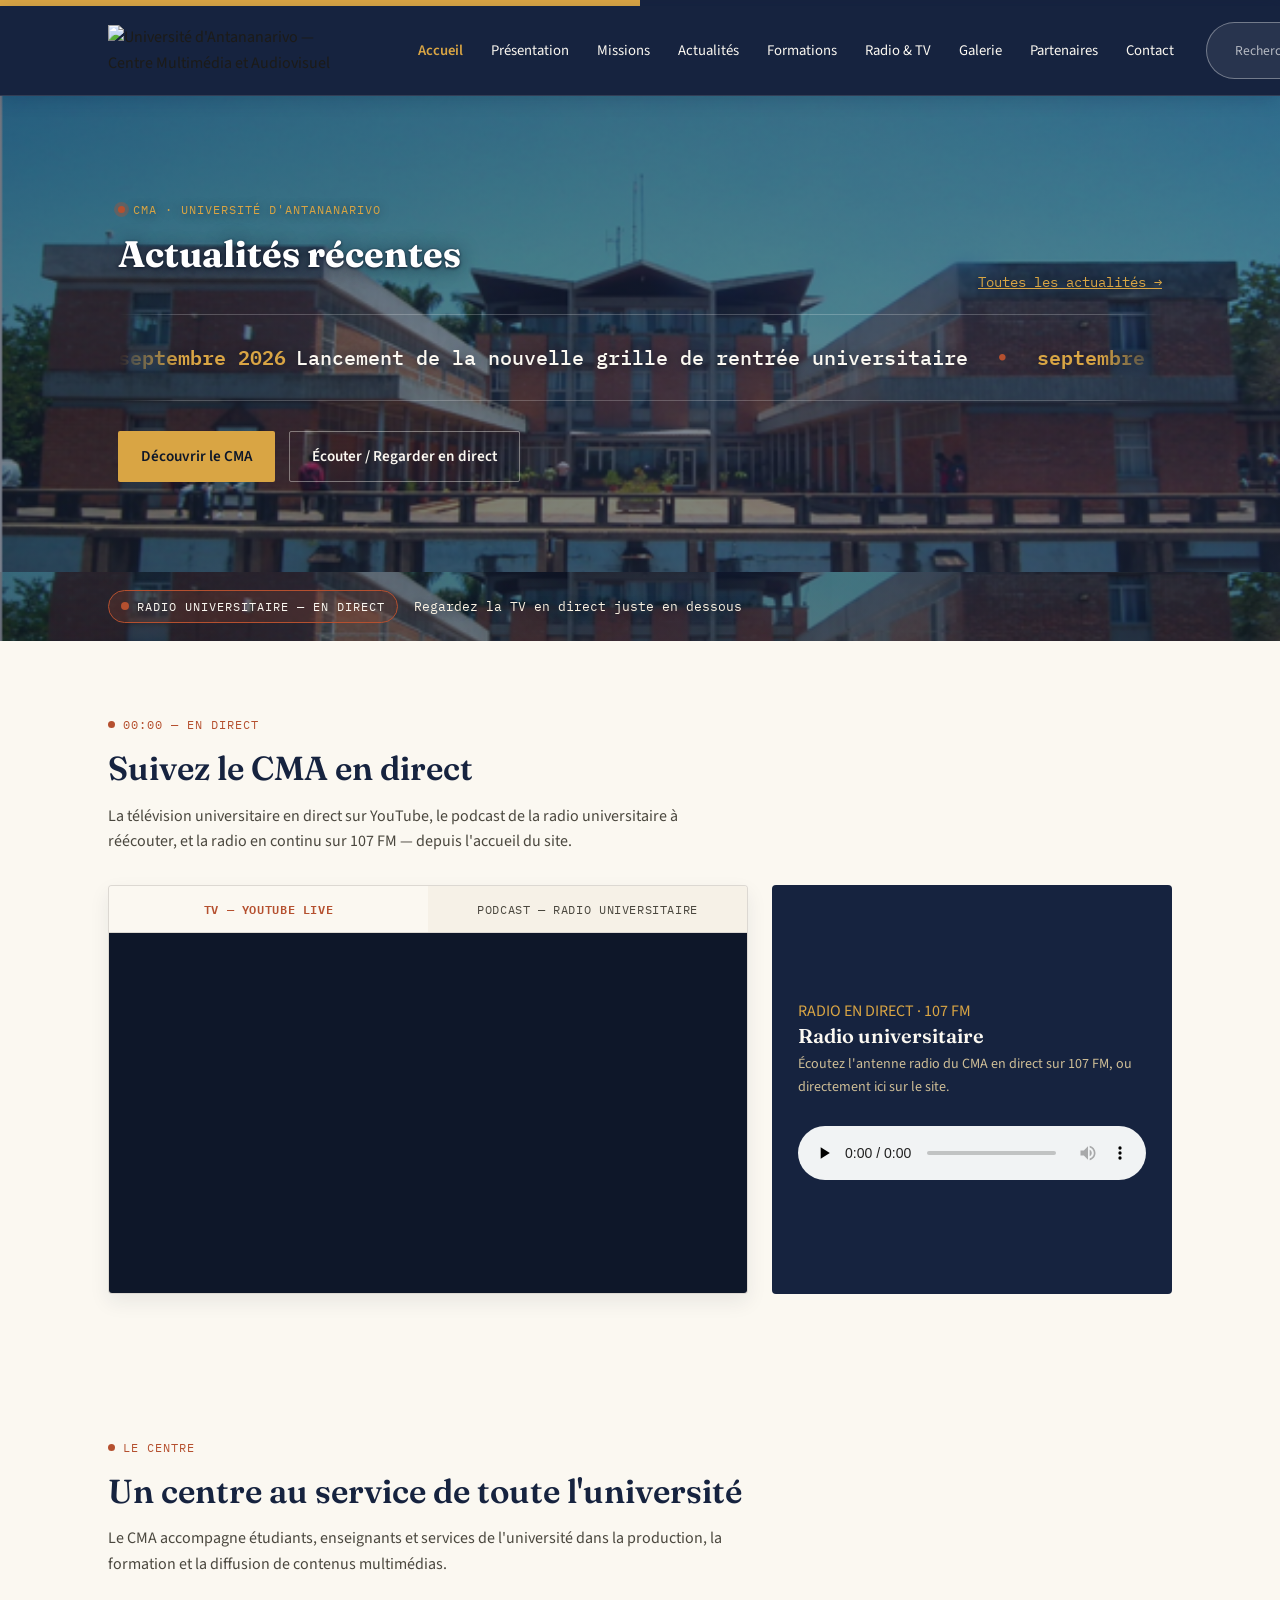
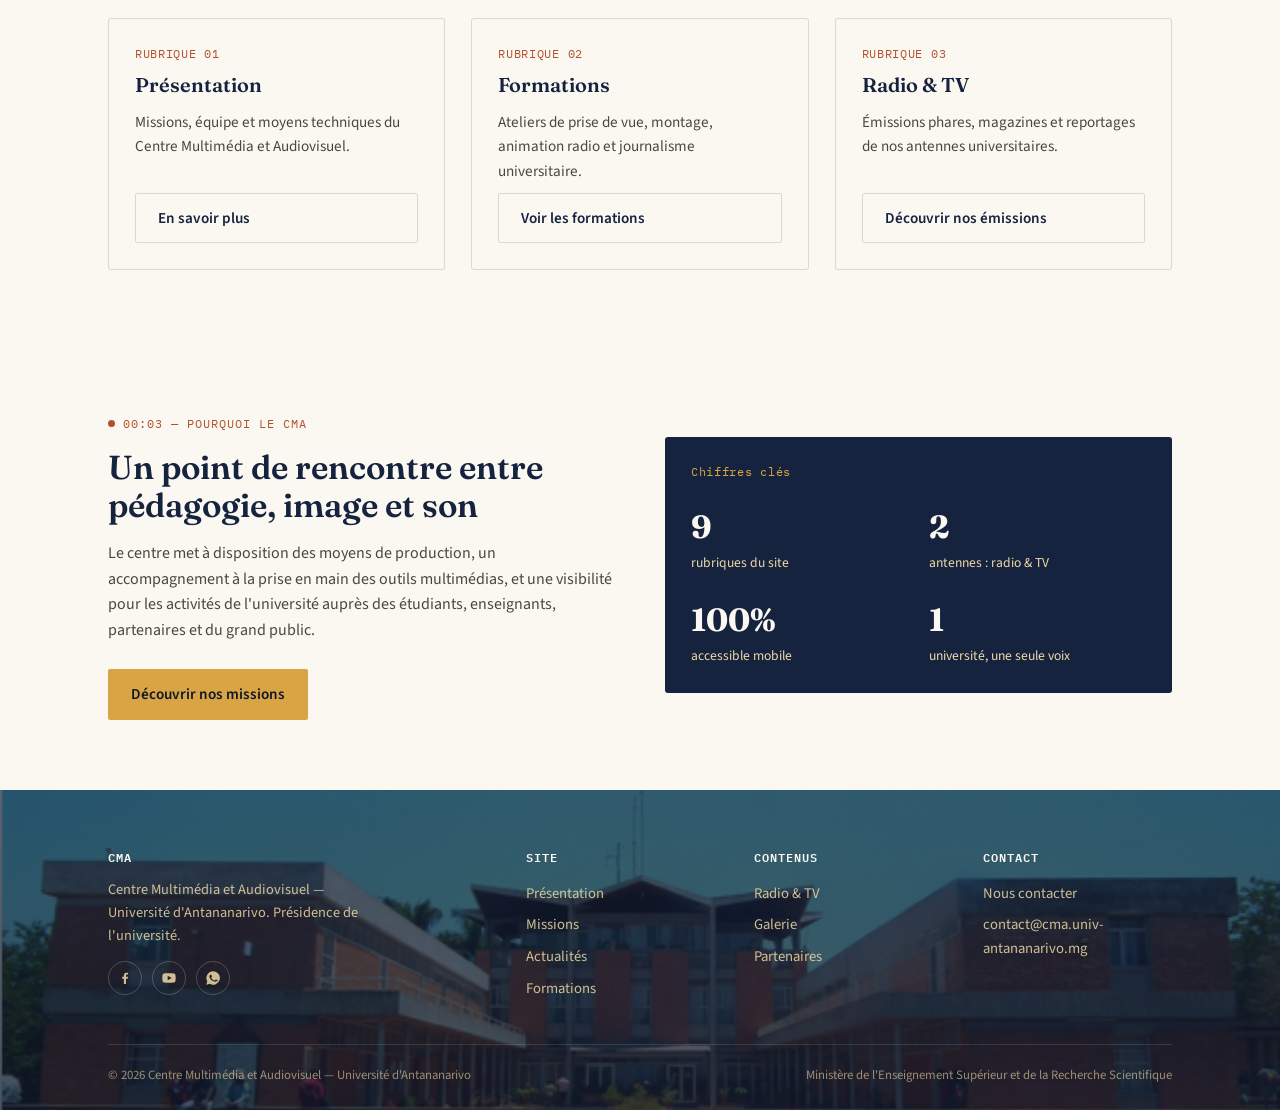
==== commit e6d4bbc8: "Update index.html" ====
--- a/index.html
+++ b/index.html
@@ -5,7 +5,7 @@
 <meta name="viewport" content="width=device-width, initial-scale=1.0">
 <title>CMA — Centre Multimédia et Audiovisuel | Université d'Antananarivo</title>
 <meta name="description" content="Le Centre Multimédia et Audiovisuel (CMA) de l'Université d'Antananarivo : radio et TV universitaires, formations, actualités et productions.">
-<link rel="icon" href="assets/logo-cma.png" type="image/png">
+<link rel="icon" href="assets/logo/logo-cma.png" type="image/png">
 <link rel="stylesheet" href="styles.css">
 </head>
 <body>
@@ -175,11 +175,8 @@
             <source src="https://stream.cma-univ-antananarivo.mg/radio.mp3" type="audio/mpeg">
             Votre navigateur ne prend pas en charge la lecture audio.
           </audio>
-          <p class="form-note">Flux à remplacer par l'adresse réelle de votre serveur de streaming.</p>
-        </div>
-      </div>
-
-      <p class="form-note" style="margin-top:18px;">Pour activer ces lecteurs : remplacez <code>VOTRE_ID_CHAINE_YOUTUBE</code> par votre chaîne YouTube, l'adresse du flux radio par votre serveur de streaming, et déposez vos fichiers audio dans <code>assets/podcast/</code> en gardant les noms indiqués dans le code (ou en les adaptant, un par épisode).</p>
+        </div>
+      </div>
     </div>
   </section>
 
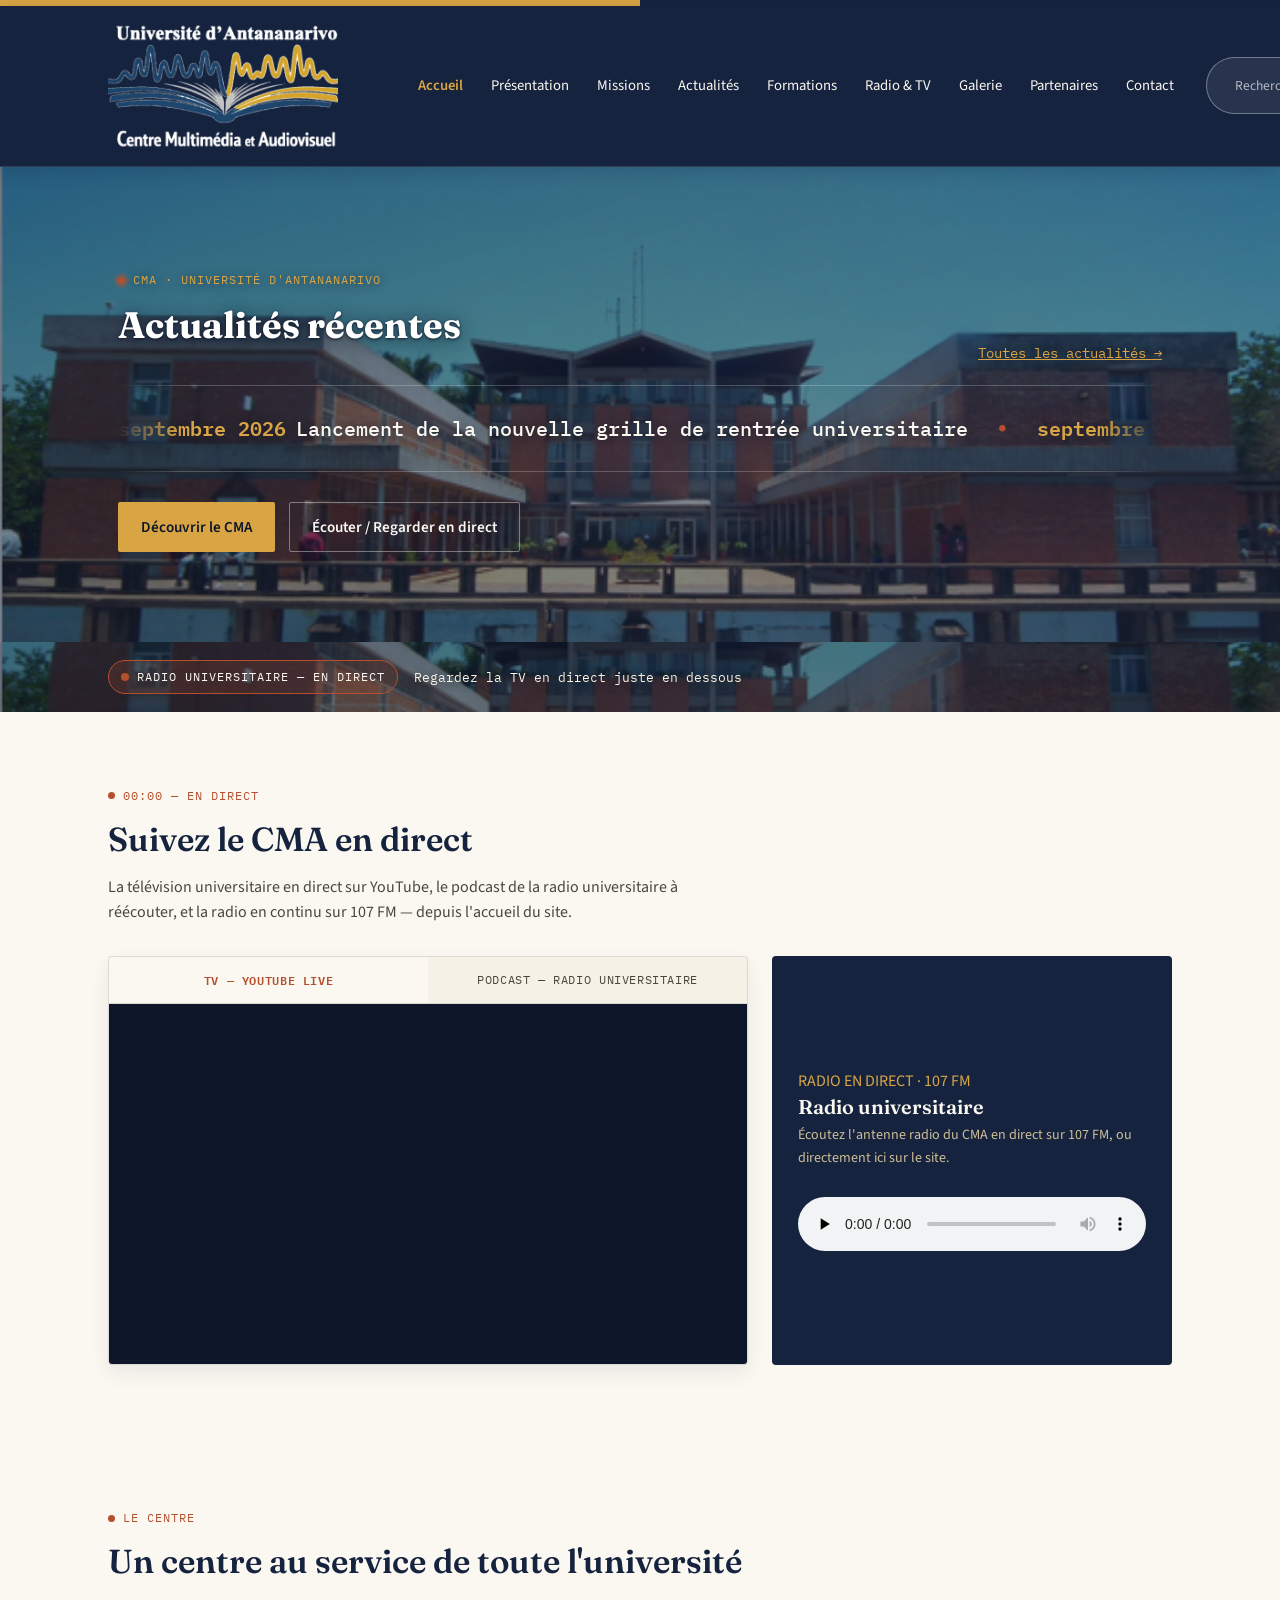
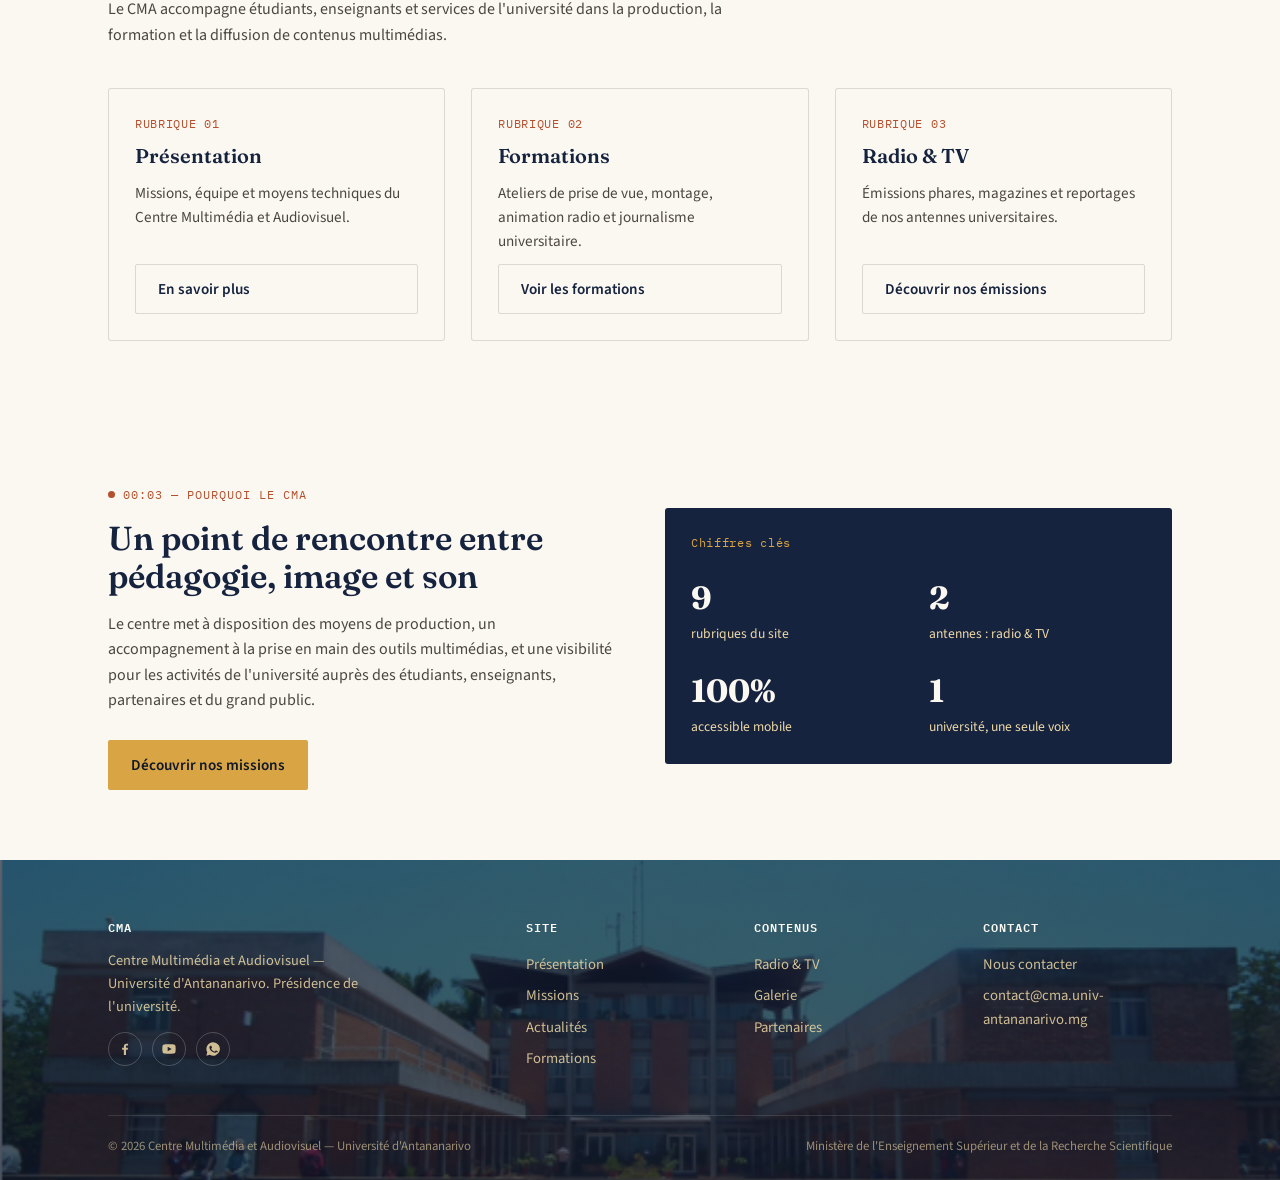
==== commit 210d5cc0: "Update index.html" ====
--- a/index.html
+++ b/index.html
@@ -5,7 +5,7 @@
 <meta name="viewport" content="width=device-width, initial-scale=1.0">
 <title>CMA — Centre Multimédia et Audiovisuel | Université d'Antananarivo</title>
 <meta name="description" content="Le Centre Multimédia et Audiovisuel (CMA) de l'Université d'Antananarivo : radio et TV universitaires, formations, actualités et productions.">
-<link rel="icon" href="assets/logo/logo-cma.png" type="image/png">
+<link rel="icon" href="assets/logo/logo-cma-header.png" type="image/png">
 <link rel="stylesheet" href="styles.css">
 </head>
 <body>
@@ -16,7 +16,7 @@
   <div class="header-inner">
     <div class="brand-group">
       <a href="index.html" class="brand">
-        <img src="assets/logo-cma-header.png" alt="Université d'Antananarivo — Centre Multimédia et Audiovisuel" class="brand-logo">
+        <img src="assets/logo/logo-cma-header.png" alt="Université d'Antananarivo — Centre Multimédia et Audiovisuel" class="brand-logo">
       </a>
     </div>
     <button class="nav-toggle" aria-label="Ouvrir le menu" aria-expanded="false"><span></span></button>
